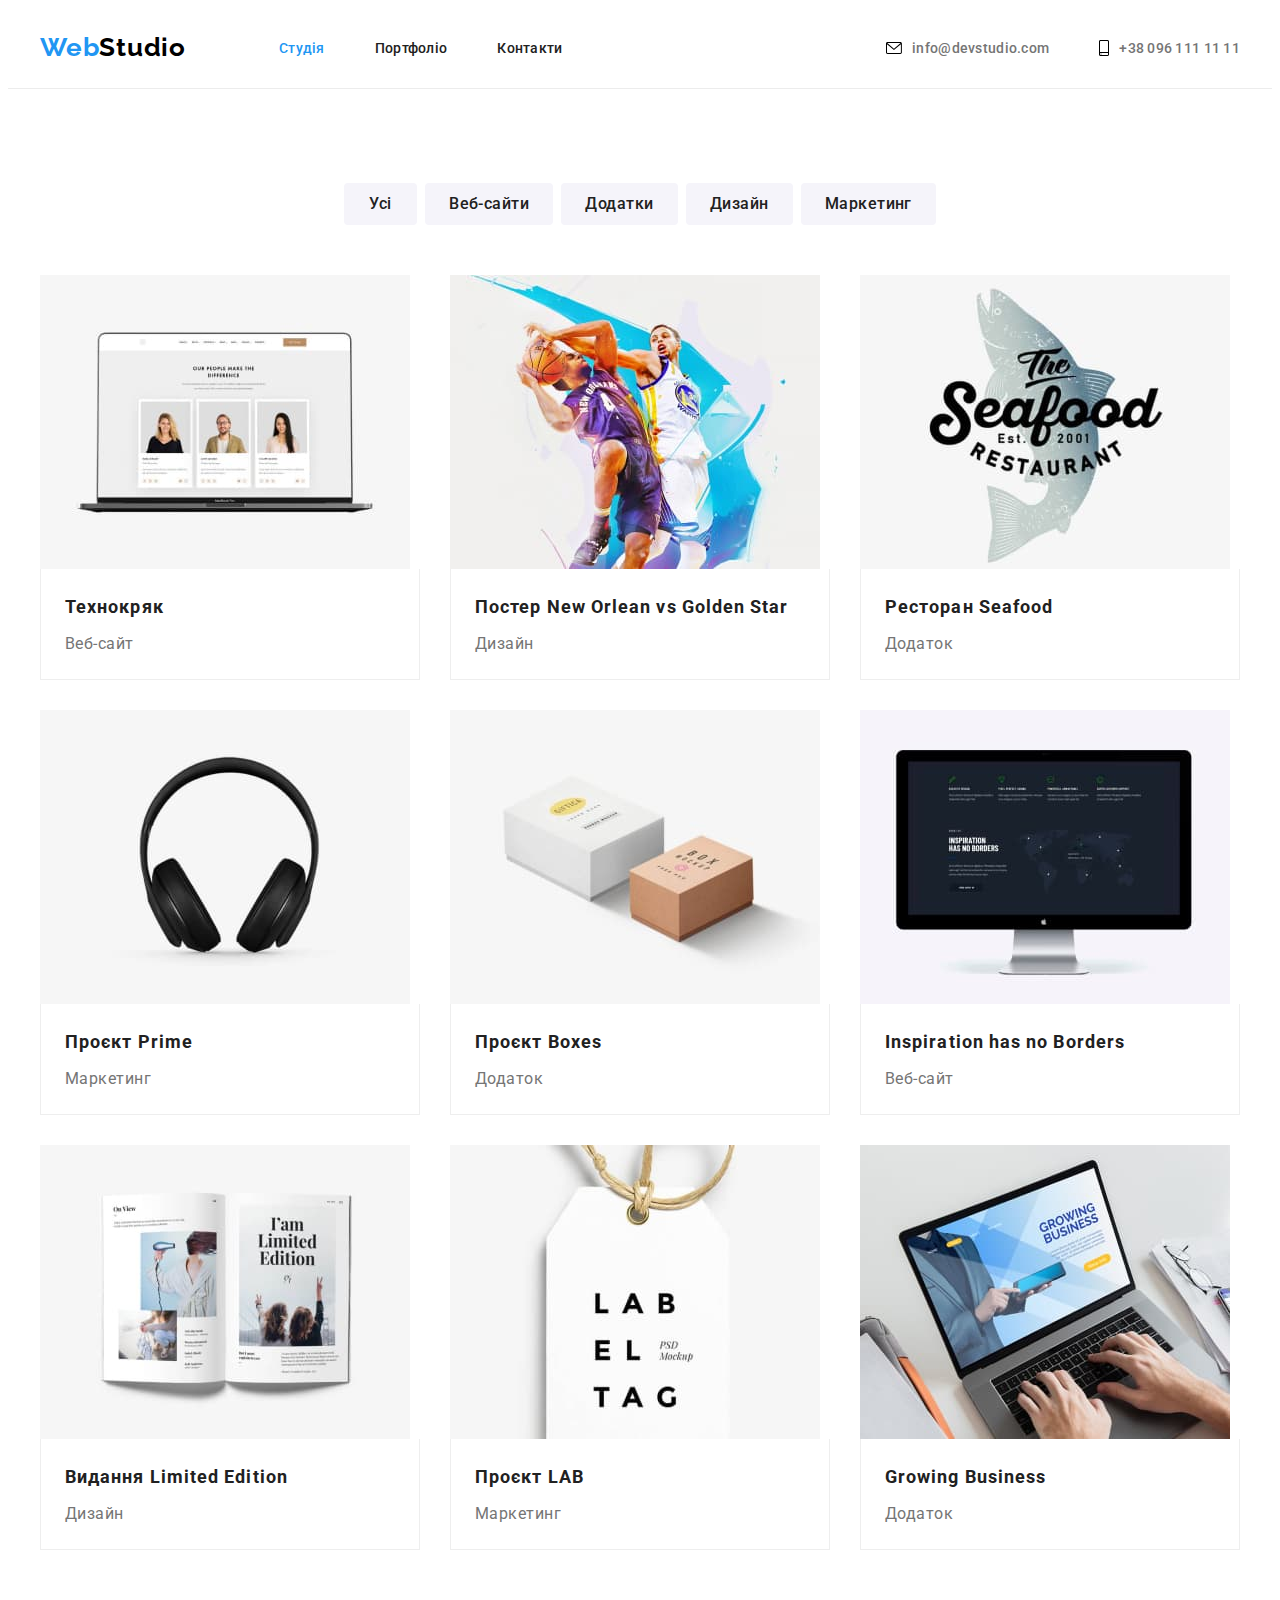
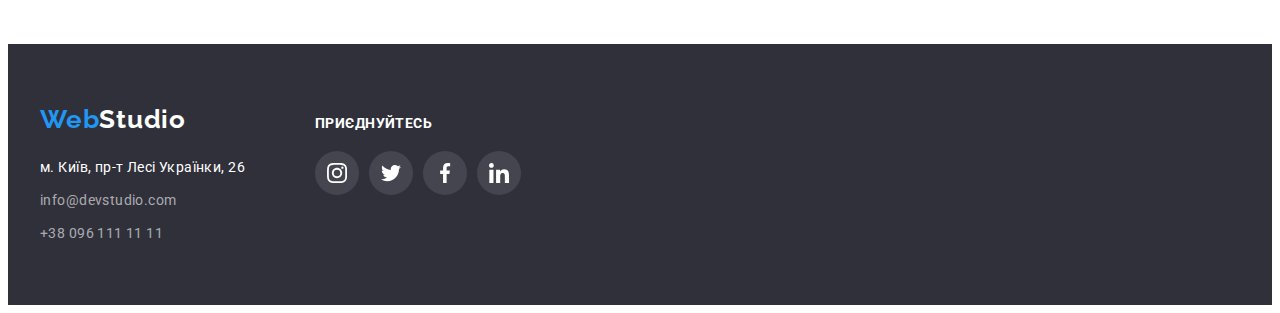
==== portfolio.html @ 185c6478 "dz4" ====
<!DOCTYPE html>
<html lang="uk">
  <head>
    <meta charset="UTF-8" />
    <meta http-equiv="X-UA-Compatible" content="IE=edge" />
    <meta name="viewport" content="width=device-width, initial-scale=1.0" />
    <title>Портфоліо</title>
    <link rel="preconnect" href="https://fonts.googleapis.com" />
    <link rel="preconnect" href="https://fonts.gstatic.com" crossorigin />
    <link
      href="https://fonts.googleapis.com/css2?family=Raleway:wght@700&family=Roboto:wght@400;500;700;900&display=swap"
      rel="stylesheet"
    />

    <link
      rel="stylesheet"
      href="https://cdnjs.cloudflare.com/ajax/libs/modern-normalize/1.1.0/modern-normalize.min.css"
      integrity="sha512-wpPYUAdjBVSE4KJnH1VR1HeZfpl1ub8YT/NKx4PuQ5NmX2tKuGu6U/JRp5y+Y8XG2tV+wKQpNHVUX03MfMFn9Q=="
      crossorigin="anonymous"
      referrerpolicy="no-referrer"
    />

    <link rel="stylesheet" href="./css/styles.css" />
  </head>
  <body>
    <header class="header">
      <div class="container header-cont">
        <nav class="header-navigation">
          <a class="header-logo link" href="./index.html" lang="en">
            <span class="header-logo-part">Web</span>Studio</a
          >
          <ul class="header-list list">
            <li class="header-item">
              <a class="header-link link current" href="./index.html">Студія</a>
            </li>
            <li class="header-item">
              <a class="header-link link" href="./portfolio.html">Портфоліо</a>
            </li>
            <li class="header-item">
              <a class="header-link link" href="#">Контакти</a>
            </li>
          </ul>
        </nav>
        <ul class="header-adress list">
          <li class="header-adres-list">
            <a class="header-mail link" href="mailto:info@devstudio.com">
              <svg class="mail-icon" width="16" height="12">
                <use href="./images/icons.svg#icon-mail"></use>
              </svg>
              info@devstudio.com</a
            >
          </li>
          <li class="header-adres-list">
            <a class="header-tel link" href="tel:+380961111111">
              <svg class="tel-icon" width="10" height="16">
                <use href="./images/icons.svg#icon-smartphone"></use>
              </svg>
              +38 096 111 11 11</a
            >
          </li>
        </ul>
      </div>
    </header>
    <main>
      <section class="hero section">
        <div class="container">
          <h1 class="visually-hidden">Фільтр розділів</h1>
          <ul class="hero-list-btn list">
            <li class="hero-list-button">
              <button class="hero-btn pointer" type="button">Усі</button>
            </li>
            <li class="hero-list-button">
              <button class="hero-btn pointer" type="button">Веб-сайти</button>
            </li>
            <li class="hero-list-button">
              <button class="hero-btn pointer" type="button">Додатки</button>
            </li>
            <li class="hero-list-button">
              <button class="hero-btn pointer" type="button">Дизайн</button>
            </li>
            <li class="hero-list-button">
              <button class="hero-btn pointer" type="button">Маркетинг</button>
            </li>
          </ul>

          <ul class="hero-list-icn list">
            <li class="hero-link">
              <a href="#" class="portfolio-link link"
                ><img
                  src="./images/img_portfolio_1.jpg"
                  alt="Сайт з людьми"
                  width="370"
                  height="294"
                />
                <div class="hero-about">
                  <h2 class="hero-title">Технокряк</h2>
                  <p class="hero-p">Веб-сайт</p>
                </div>
              </a>
            </li>

            <li class="hero-link">
              <a href="#" class="portfolio-link link"
                ><img
                  src="./images/img_portfolio_2.jpg"
                  alt="Баскетболісти"
                  width="370"
                  height="294"
                />
                <div class="hero-about">
                  <h2 class="hero-title">Постер New Orlean vs Golden Star</h2>
                  <p class="hero-p">Дизайн</p>
                </div>
              </a>
            </li>

            <li class="hero-link">
              <a href="#" class="portfolio-link link"
                ><img
                  src="./images/img_portfolio_3.jpg"
                  alt="Рибний ресторан"
                  width="370"
                  height="294"
                />
                <div class="hero-about">
                  <h2 class="hero-title">Ресторан Seafood</h2>
                  <p class="hero-p">Додаток</p>
                </div>
              </a>
            </li>

            <li class="hero-link">
              <a href="#" class="portfolio-link link"
                ><img
                  src="./images/img_portfolio_4.jpg"
                  alt="Навушники"
                  width="370"
                  height="294"
                />
                <div class="hero-about">
                  <h2 class="hero-title">Проєкт Prime</h2>
                  <p class="hero-p">Маркетинг</p>
                </div>
              </a>
            </li>

            <li class="hero-link">
              <a href="#" class="portfolio-link link"
                ><img
                  src="./images/img_portfolio_5.jpg"
                  alt="Коробки"
                  width="370"
                  height="294"
                />
                <div class="hero-about">
                  <h2 class="hero-title">Проєкт Boxes</h2>
                  <p class="hero-p">Додаток</p>
                </div>
              </a>
            </li>

            <li class="hero-link">
              <a href="#" class="portfolio-link link"
                ><img
                  src="./images/img_portfolio_6.jpg"
                  alt="Єкран монітору"
                  width="370"
                  height="294"
                />
                <div class="hero-about">
                  <h2 class="hero-title" lang="en">
                    Inspiration has no Borders
                  </h2>
                  <p class="hero-p">Веб-сайт</p>
                </div>
              </a>
            </li>

            <li class="hero-link">
              <a href="#" class="portfolio-link link"
                ><img
                  src="./images/img_portfolio_7.jpg"
                  alt="Книга"
                  width="370"
                  height="294"
                />
                <div class="hero-about">
                  <h2 class="hero-title">Видання Limited Edition</h2>
                  <p class="hero-p">Дизайн</p>
                </div>
              </a>
            </li>

            <li class="hero-link">
              <a href="#" class="portfolio-link link"
                ><img
                  src="./images/img_portfolio_8.jpg"
                  alt="Бірка"
                  width="370"
                  height="294"
                />
                <div class="hero-about">
                  <h2 class="hero-title">Проєкт LAB</h2>
                  <p class="hero-p">Маркетинг</p>
                </div>
              </a>
            </li>

            <li class="hero-link">
              <a href="#" class="portfolio-link link"
                ><img
                  src="./images/img_portfolio_9.jpg"
                  alt="Працюють за ноутбуком"
                  width="370"
                  height="294"
                />
                <div class="hero-about">
                  <h2 class="hero-title" lang="en">Growing Business</h2>
                  <p class="hero-p">Додаток</p>
                </div>
              </a>
            </li>
          </ul>
        </div>
      </section>
    </main>
    <footer class="footer">
      <div class="container footer-cont">
        <div class="footer-right">
          <a class="footer-logo link" href="./index.html" lang="en">
            <span class="footer-logo-part">Web</span>Studio</a
          >
          <address class="footer-adress">
            <ul class="footer-link list">
              <li class="footer-list-link">
                <a
                  class="footer-address link"
                  href="https://goo.gl/maps/BE6YMUcG3WjpmZPy9"
                  target="_blank"
                  rel="noopener noreferrer nofollow"
                  >м. Київ, пр-т Лесі Українки, 26</a
                >
              </li>
              <li class="footer-list-link">
                <a class="footer-list link" href="mailto:info@devstudio.com"
                  >info@devstudio.com</a
                >
              </li>
              <li class="footer-list-link">
                <a class="footer-list link" href="tel:+380961111111"
                  >+38 096 111 11 11</a
                >
              </li>
            </ul>
          </address>
        </div>
        <div class="footer-soc-left">
          <h2 class="footer-soc-title">приєднуйтесь</h2>
          <ul class="footer-soc-list list">
            <li class="footer-soc-item">
              <a href="" class="footer-soc-link link">
                <svg class="footer-soc-icon" width="20" height="20">
                  <use href="./images/icons.svg#icon-instagram"></use>
                </svg>
              </a>
            </li>
            <li class="footer-soc-item">
              <a href="" class="footer-soc-link link">
                <svg class="footer-soc-icon" width="20" height="20">
                  <use href="./images/icons.svg#icon-twitter"></use>
                </svg>
              </a>
            </li>
            <li class="footer-soc-item">
              <a href="" class="footer-soc-link link">
                <svg class="footer-soc-icon" width="20" height="20">
                  <use href="./images/icons.svg#icon-facebook"></use>
                </svg>
              </a>
            </li>
            <li class="footer-soc-item">
              <a href="" class="footer-soc-link link">
                <svg class="footer-soc-icon" width="20" height="20">
                  <use href="./images/icons.svg#icon-linkedin"></use>
                </svg>
              </a>
            </li>
          </ul>
        </div>
      </div>
    </footer>
  </body>
</html>
---- css/styles.css ----
body {
  font-family: "roboto", sans-serif;
  background-color: var(--gray-white);
  color: var(--maine_color);
}

.list {
  list-style: none;
}

.link {
  text-decoration: none;
}

:root {
  --maine_color: #757575;
  --gray-black-logo: #000000;
  --gray-blue: #2196f3;
  --gray-black: #212121;
  --gray-background: #2f303a;
  --gray-white: #ffffff;
  --gray-blue-button: #188ce8;
  --team-background: #f5f4fa;
  --footer-background: #2f303a;
  --footer-address: rgba(255, 255, 255, 0.6);
  --color-box: #eeeeee;
  --ramka-top: #ececec;
  --border-color: #afb1b8;
  --footer-icon: rgba(255, 255, 255, 0.1);
}

p,
h1,
h2,
h3,
h4,
h5,
h6 {
  margin: 0;
}

ul,
ol {
  margin: 0;
  padding-left: 0;
}

button {
  cursor: pointer;
}

address {
  font-style: normal;
}

img {
  display: block;
  max-width: 100%;
  height: auto;
}

.container {
  width: 1200px;
  padding-right: 15px;
  padding-left: 15px;
  margin: 0 auto;
  /* outline: 2px solid red; */
}

.section {
  padding: 94px 0;
}

/* !!!!!!!!!!HEADER!!!!!!!!!! */

.header {
  background-color: var(--gray-white);
  border-bottom: 1px solid var(--ramka-top);
}

.header-cont {
  display: flex;
  justify-content: space-between;
}

.header-logo {
  font-family: "Raleway", sans-serif;
  font-weight: 700;
  font-size: 26px;
  line-height: calc(31 / 26);
  letter-spacing: 0.03em;
  color: var(--gray-black-logo);
  margin-right: 93px;
  padding-top: 24px;
  padding-bottom: 25px;
}

.header-logo-part {
  color: var(--gray-blue);
}

.header-navigation {
  display: flex;
}

.header-list {
  display: flex;
  gap: 50px;
}

.header-link {
  font-weight: 500;
  font-size: 14px;
  line-height: calc(16 / 14);
  letter-spacing: 0.02em;
  color: var(--gray-black);
  padding: 32px 0;
  display: block;
}

.header-link:hover,
.header-link:focus {
  color: var(--gray-blue);
}

.current {
  color: var(--gray-blue);
}

.header-adress {
  display: flex;
  gap: 50px;
}

.header-tel {
  font-weight: 500;
  font-size: 14px;
  line-height: calc(16 / 14);
  letter-spacing: 0.02em;
  color: inherit;
  padding: 32px 0;
  display: flex;
  align-items: center;
  justify-content: center;
}

.header-tel:hover,
.header-tel:focus {
  color: var(--gray-blue);
}

.header-tel:hover .tel-icon,
.header-tel:focus .tel-icon {
  fill: var(--gray-blue);
}

.tel-icon {
  margin-right: 10px;
}

.header-mail {
  font-weight: 500;
  font-size: 14px;
  line-height: calc(16 / 14);
  letter-spacing: 0.02em;
  color: inherit;
  padding: 32px 0;
  display: flex;
  align-items: center;
  justify-content: center;
}

.header-mail:hover,
.header-mail:focus {
  color: var(--gray-blue);
}

.mail-icon {
  margin-right: 10px;
}

.header-mail:hover .mail-icon,
.header-mail:focus .mail-icon {
  fill: var(--gray-blue);
}

/* !!!!!!!!!!!!!MAIN!!!!!!!!!!!!!!! */
/*!!!!!!!!!!! SECTION-1!!!!!!!!!! */

.slogan {
  background-color: var(--gray-background);
  background-image: linear-gradient(
      to right,
      rgba(47, 48, 58, 0.4),
      rgba(47, 48, 58, 0.4)
    ),
    url(../images/hero_background.jpg);
  background-repeat: no-repeat;
  background-position: center;
  background-size: cover;
  text-align: center;
  padding-top: 200px;
  padding-bottom: 200px;
  min-height: 600px;
  max-width: 1600px;
}

.slogan-title {
  font-weight: 900;
  font-size: 44px;
  line-height: calc(60 / 44);
  letter-spacing: 0.06em;
  text-transform: uppercase;
  color: var(--gray-white);
  display: block;
  max-width: 696px;
  margin-left: auto;
  margin-right: auto;
}

.slogan-btn {
  box-shadow: 0px 4px 4px rgba(0, 0, 0, 0.15);
  border-color: transparent;
  border-radius: 4px;
  background-color: var(--gray-blue);
  font-family: inherit;
  font-style: normal;
  font-weight: 700;
  font-size: 16px;
  line-height: calc(30 / 16);
  text-align: center;
  letter-spacing: 0.06em;
  color: var(--gray-white);
  margin-top: 30px;
  min-width: 216px;
  padding: 10px 32px;
}

.slogan-btn:hover,
.slogan-btn:focus {
  background-color: var(--gray-blue-button);
}

/* !!!!!!!!!!SECTION-2 !!!!!!!!!!*/

.visually-hidden {
  position: absolute;
  white-space: nowrap;
  width: 1px;
  height: 1px;
  overflow: hidden;
  border: 0;
  padding: 0;
  clip: rect(0 0 0 0);
  clip-path: inset(50%);
  margin: -1px;
}

.experience-list {
  display: flex;
  gap: 30px;
}

.experience-item {
  flex-basis: calc((100% - 90px) / 4);
}

.experience-title {
  font-weight: 700;
  font-size: 14px;
  line-height: calc(16 / 14);
  letter-spacing: 0.03em;
  text-transform: uppercase;
  color: var(--gray-black);
  margin-bottom: 10px;
}

.experience-description {
  font-size: 14px;
  line-height: calc(24 / 14);
  letter-spacing: 0.03em;
}

.experience-box {
  width: 270px;
  height: 120px;
  display: flex;
  align-items: center;
  justify-content: center;
  background-color: var(--team-background);
  border-radius: 4px;
  margin-bottom: 30px;
}

/*!!!!!!!!!!!SECTION-3!!!!!!!!!!!! */

.what-we-do {
  padding-top: 0;
}

.what-we-do-title {
  font-weight: 700;
  font-size: 36px;
  line-height: calc(42 / 36);
  text-align: center;
  letter-spacing: 0.03em;
  color: var(--gray-black);
  margin-bottom: 50px;
}

.what-we-do-list {
  display: flex;
  gap: 30px;
}

.what-we-do-icon {
  flex-basis: calc((100% - 60px) / 3);
}

/*!!!!!!!!!!!!!SECTION-4!!!!!!!!! */

.team {
  background-color: var(--team-background);
}

.team-list {
  display: flex;
  gap: 30px;
}

.team-title {
  font-weight: 700;
  font-size: 36px;
  line-height: calc(42 / 36);
  text-align: center;
  letter-spacing: 0.03em;
  color: var(--gray-black);
  margin-bottom: 50px;
}

.team-item {
  box-shadow: 0px 1px 3px rgba(0, 0, 0, 0.12), 0px 1px 1px rgba(0, 0, 0, 0.14),
    0px 2px 1px rgba(0, 0, 0, 0.2);
  border-radius: 0px 0px 4px 4px;
  background-color: var(--gray-white);
  flex-basis: calc((100% - 90px) / 4);
}

.team-hero {
  font-weight: 500;
  font-size: 16px;
  line-height: calc(19 / 16);
  text-align: center;
  letter-spacing: 0.03em;
  color: var(--gray-black);
  margin-bottom: 10px;
}

.team-hero-prof {
  font-size: 16px;
  line-height: calc(19 / 16);
  text-align: center;
  letter-spacing: 0.03em;
  margin-bottom: 16px;
}

.team-about-container {
  padding: 30px 0;
}

.team-soc-list {
  display: flex;
  justify-content: center;
  gap: 10px;
}

.team-soc-item {
  height: 44px;
  width: 44px;
}

.team-soc-link {
  width: 100%;
  height: 100%;
  background: var(--gray-white);
  border-radius: 50%;
  display: flex;
  align-items: center;
  justify-content: center;
}

.team-soc-icon {
  fill: var(--border-color);
}

.team-soc-link:hover,
.team-soc-link:focus {
  background-color: var(--gray-blue);
}

.team-soc-link:hover .team-soc-icon,
.team-soc-link:focus .team-soc-icon {
  fill: var(--gray-white);
}

/* !!!!!!!!!!!SECTION-5!!!!!!!! */

.partner-title {
  font-weight: 700;
  font-size: 36px;
  line-height: calc(42 / 36);
  text-align: center;
  letter-spacing: 0.03em;
  color: var(--gray-black);
  margin-bottom: 50px;
}

.partner-list {
  display: flex;
  gap: 30px;
}

.partner-item {
  display: flex;
  flex-basis: calc((100% - 150px) / 6);
  height: 92px;
}

.partner-link {
  width: 100%;
  height: 100%;
  border: 1px solid var(--border-color);
  border-radius: 4px;
  display: flex;
  align-items: center;
  justify-content: center;
}

.partner-link:hover,
:focus {
  border-color: var(--gray-blue);
}

.partner-icon {
  fill: var(--border-color);
}

.partner-link:hover .partner-icon,
.partner-link:focus .partner-icon {
  fill: var(--gray-blue);
}

/* !!!!!!!!!!!FOOTER!!!!!!!! */
.footer {
  background-color: var(--footer-background);
  padding-top: 60px;
  padding-bottom: 60px;
}

.footer-cont {
  display: flex;
  align-items: baseline;
}

.footer-logo {
  font-family: "Raleway", sans-serif;
  font-weight: 700;
  font-size: 26px;
  line-height: calc(31 / 26);
  letter-spacing: 0.03em;
  color: var(--gray-white);
}

.footer-logo-part {
  color: var(--gray-blue);
}

.footer-adress {
  margin-top: 20px;
}

.footer-address {
  font-style: normal;
  font-size: 14px;
  line-height: calc(24 / 14);
  letter-spacing: 0.03em;
  color: var(--gray-white);
  display: block;
}

.footer-address:hover,
.footer-address:focus {
  color: var(--gray-blue);
}

.footer-list-link {
  margin-bottom: 9px;
}

.footer-list-link:last-child {
  margin-bottom: 0;
}

.footer-list {
  font-style: normal;
  font-size: 14px;
  line-height: calc(24 / 14);
  letter-spacing: 0.03em;
  color: var(--footer-address);
  display: block;
}

.footer-list:hover,
.footer-list:focus {
  color: var(--gray-blue);
}

.footer-soc-left {
  margin-left: 70px;
}

.footer-soc-title {
  font-weight: 700;
  font-size: 14px;
  line-height: 16px;
  letter-spacing: 0.03em;
  text-transform: uppercase;
  color: var(--gray-white);
  margin-bottom: 20px;
}

.footer-soc-list {
  display: flex;
  justify-content: center;
  gap: 10px;
}

.footer-soc-item {
  height: 44px;
  width: 44px;
}

.footer-soc-link {
  width: 100%;
  height: 100%;
  background: var(--footer-icon);
  border-radius: 50%;
  display: flex;
  align-items: center;
  justify-content: center;
}

.footer-soc-icon {
  fill: var(--gray-white);
}

.footer-soc-link:hover,
.footer-soc-link:focus {
  background-color: var(--gray-blue);
}

/* !!!!!!!!!!!!!PORTFOLIO!!!!!!!!!!!!! */
/* !!!!!!!!!!!!!!BUTTONS!!!!!!!!!!!!!!*/

.hero-list-btn {
  display: flex;
  margin-bottom: 50px;
  justify-content: center;
  align-items: center;
  gap: 8px;
}

.hero-btn {
  border-radius: 4px;
  font-family: inherit;
  background-color: var(--team-background);
  border-color: transparent;
  font-weight: 500;
  font-size: 16px;
  line-height: calc(26 / 16);
  text-align: center;
  letter-spacing: 0.03em;
  color: var(--gray-black);
  padding: 6px 22px;
  min-width: 73px;
}

.hero-btn:hover,
.hero-btn:focus {
  background-color: var(--gray-blue);
  color: var(--gray-white);
  box-shadow: 0px 3px 1px rgba(0, 0, 0, 0.1), 0px 1px 2px rgba(0, 0, 0, 0.08),
    0px 2px 2px rgba(0, 0, 0, 0.12);
  border-radius: 4px;
}

/*!!!!!!!!!!!!!!!IMAGES!!!!!!!!!!!!!*/

.hero-list-icn {
  display: flex;
  flex-wrap: wrap;
  gap: 30px;
}

.hero-link {
  background-color: var(--gray-white);
  flex-basis: calc((100% - 60px) / 3);
}

.portfolio-link {
  background-color: var(--gray-white);
  display: block;
}

.portfolio-link:hover,
:focus {
  box-shadow: 0px 1px 1px rgba(0, 0, 0, 0.12), 0px 4px 4px rgba(0, 0, 0, 0.06),
    1px 4px 6px rgba(0, 0, 0, 0.16);
}

.hero-about {
  padding: 20px 24px;
  min-width: 322px;
  border-right-width: 1px;
  border-right-style: solid;
  border-right-color: var(--color-box);
  border-bottom-width: 1px;
  border-bottom-style: solid;
  border-bottom-color: var(--color-box);
  border-left-width: 1px;
  border-left-style: solid;
  border-left-color: var(--color-box);
}

.hero-title {
  font-weight: 700;
  font-size: 18px;
  line-height: calc(36 / 18);
  letter-spacing: 0.06em;
  color: var(--gray-black);
  display: block;
}

.hero-p {
  font-size: 16px;
  line-height: calc(30 / 16);
  letter-spacing: 0.03em;
  color: var(--maine_color);
  display: block;
  margin-top: 4px;
}
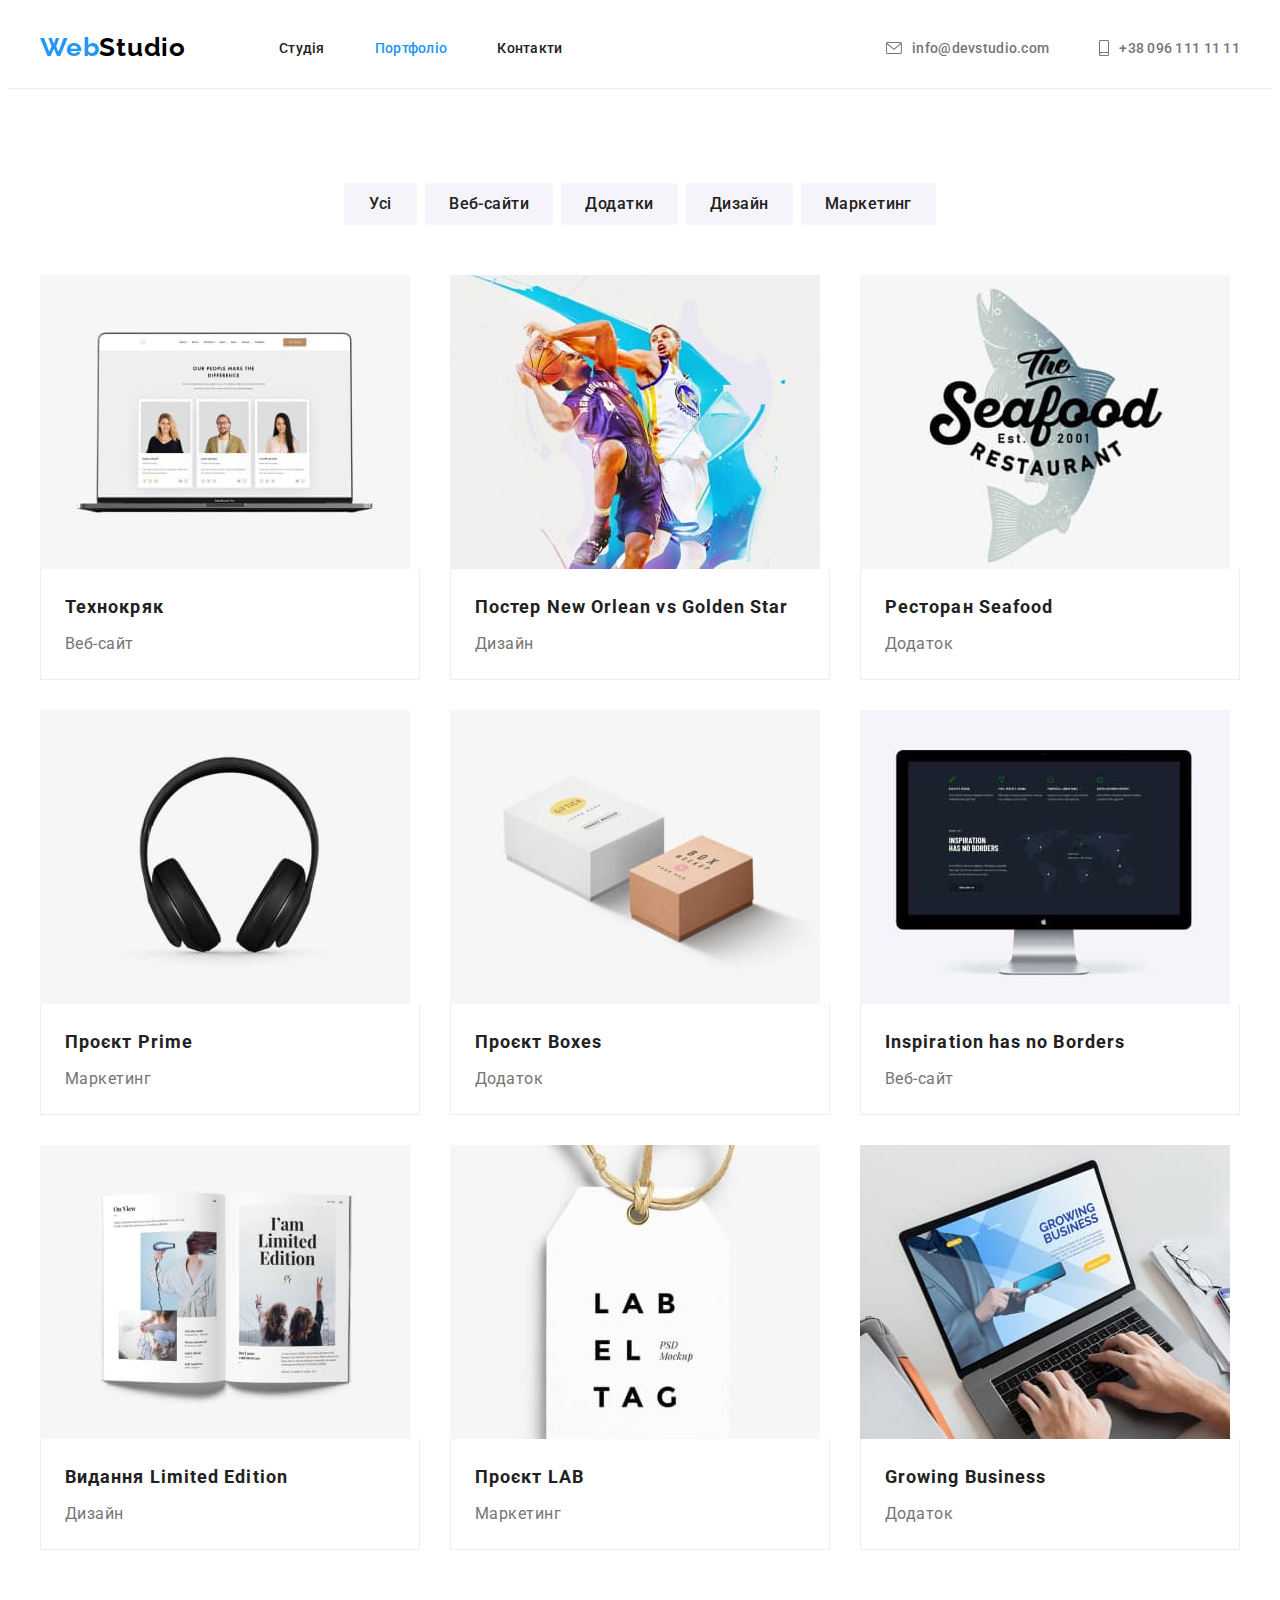
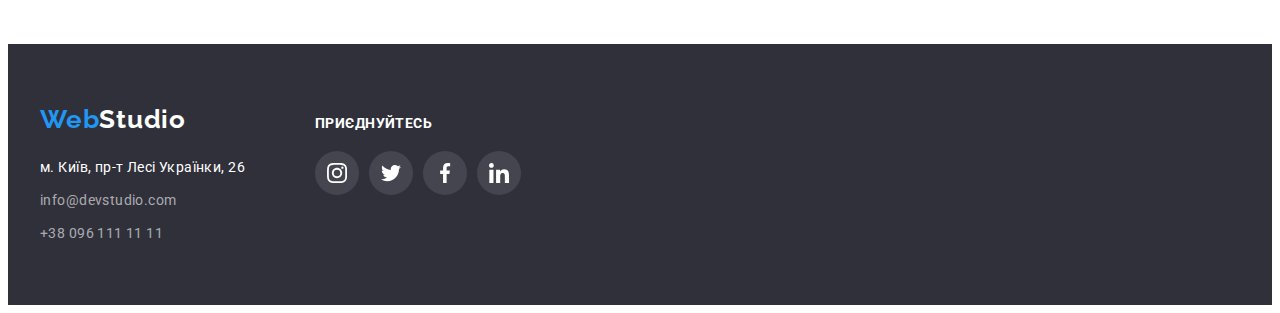
==== commit 771ea616: "dz4_pravky" ====
--- a/portfolio.html
+++ b/portfolio.html
@@ -31,10 +31,12 @@
           >
           <ul class="header-list list">
             <li class="header-item">
-              <a class="header-link link current" href="./index.html">Студія</a>
+              <a class="header-link link" href="./index.html">Студія</a>
             </li>
             <li class="header-item">
-              <a class="header-link link" href="./portfolio.html">Портфоліо</a>
+              <a class="header-link link current" href="./portfolio.html"
+                >Портфоліо</a
+              >
             </li>
             <li class="header-item">
               <a class="header-link link" href="#">Контакти</a>
--- a/css/styles.css
+++ b/css/styles.css
@@ -27,6 +27,7 @@
   --ramka-top: #ececec;
   --border-color: #afb1b8;
   --footer-icon: rgba(255, 255, 255, 0.1);
+  --slogan-bg: #c4c4c4;
 }
 
 p,
@@ -156,6 +157,7 @@
 
 .tel-icon {
   margin-right: 10px;
+  fill: var(--maine_color);
 }
 
 .header-mail {
@@ -177,6 +179,7 @@
 
 .mail-icon {
   margin-right: 10px;
+  fill: var(--maine_color);
 }
 
 .header-mail:hover .mail-icon,
@@ -188,7 +191,7 @@
 /*!!!!!!!!!!! SECTION-1!!!!!!!!!! */
 
 .slogan {
-  background-color: var(--gray-background);
+  background-color: var(--slogan-bg);
   background-image: linear-gradient(
       to right,
       rgba(47, 48, 58, 0.4),
@@ -203,6 +206,7 @@
   padding-bottom: 200px;
   min-height: 600px;
   max-width: 1600px;
+  margin: 0 auto;
 }
 
 .slogan-title {
@@ -436,17 +440,20 @@
   justify-content: center;
 }
 
-.partner-link:hover,
+/* .partner-link:hover,
 :focus {
   border-color: var(--gray-blue);
-}
+} */
 
 .partner-icon {
   fill: var(--border-color);
 }
 
+.partner-link:hover,
+.partner-link:focus,
 .partner-link:hover .partner-icon,
 .partner-link:focus .partner-icon {
+  border-color: var(--gray-blue);
   fill: var(--gray-blue);
 }
 
@@ -613,7 +620,7 @@
 }
 
 .portfolio-link:hover,
-:focus {
+.portfolio-link:focus {
   box-shadow: 0px 1px 1px rgba(0, 0, 0, 0.12), 0px 4px 4px rgba(0, 0, 0, 0.06),
     1px 4px 6px rgba(0, 0, 0, 0.16);
 }
